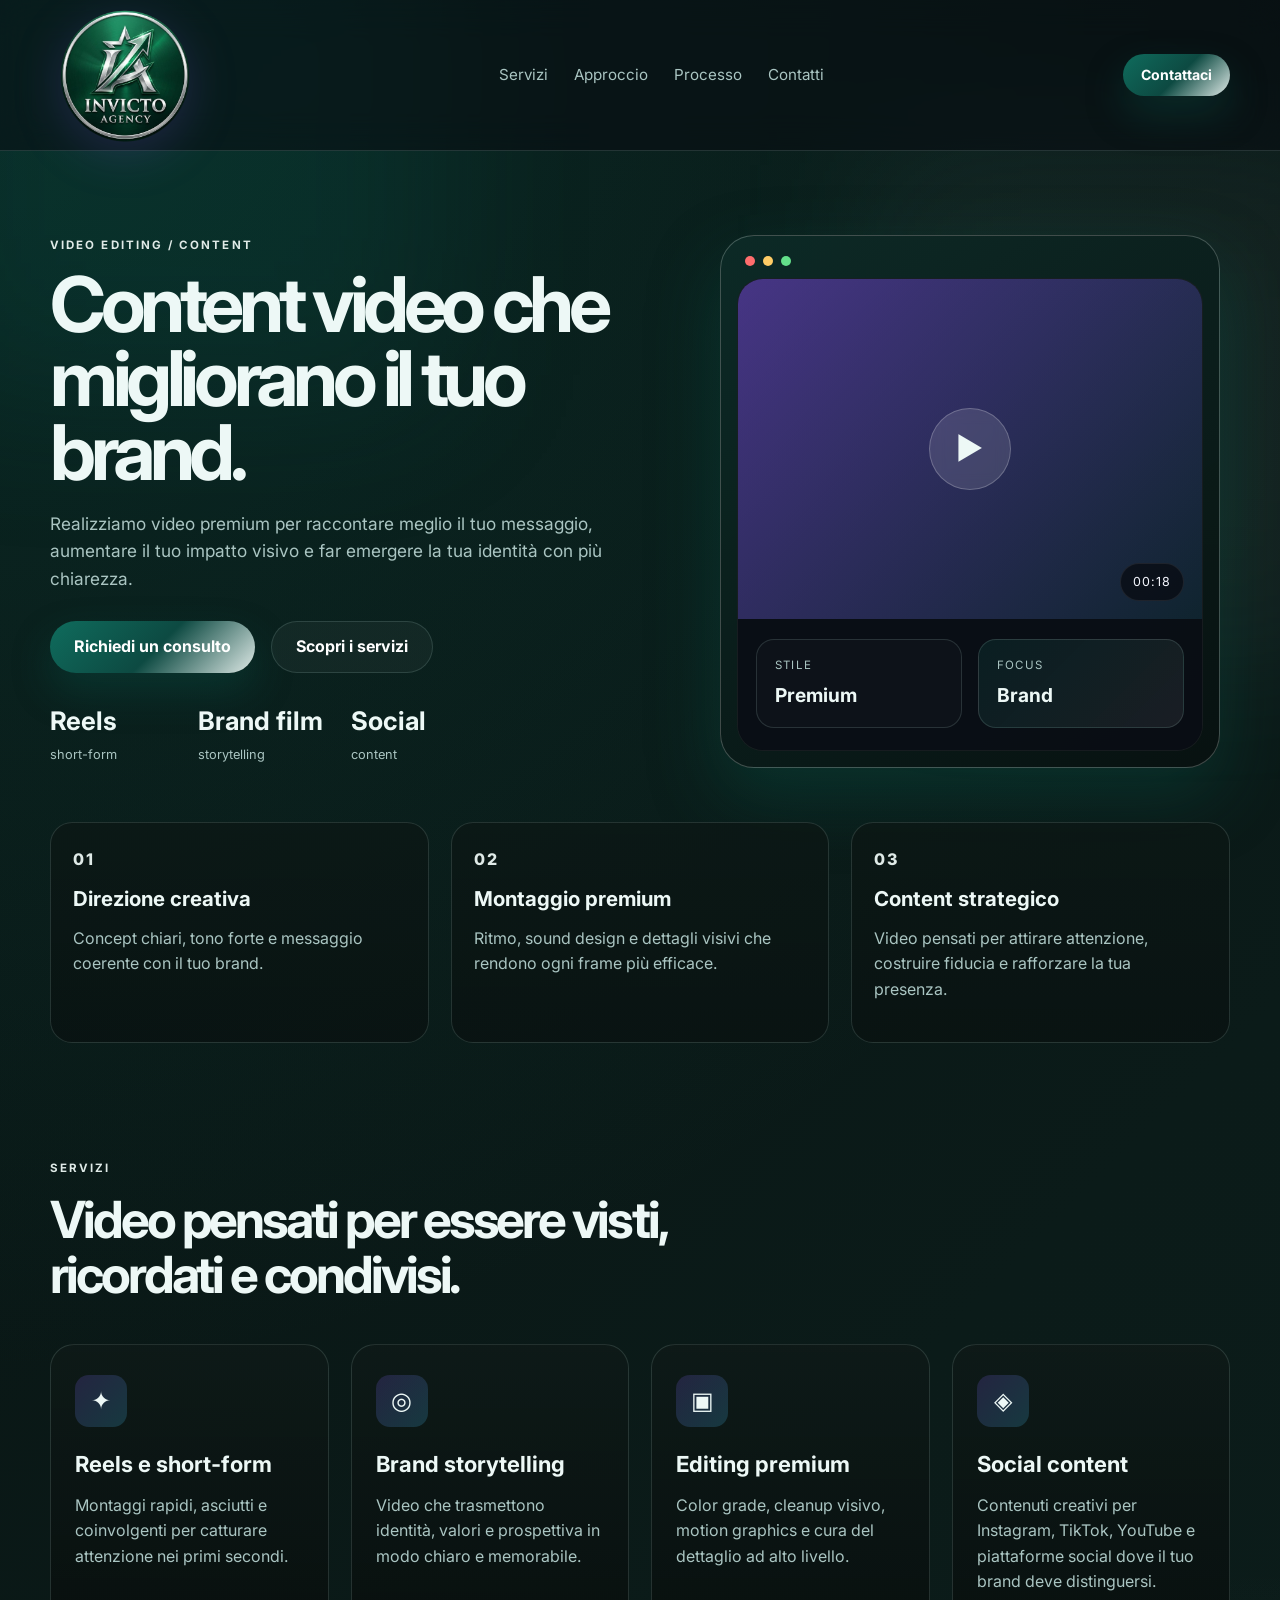
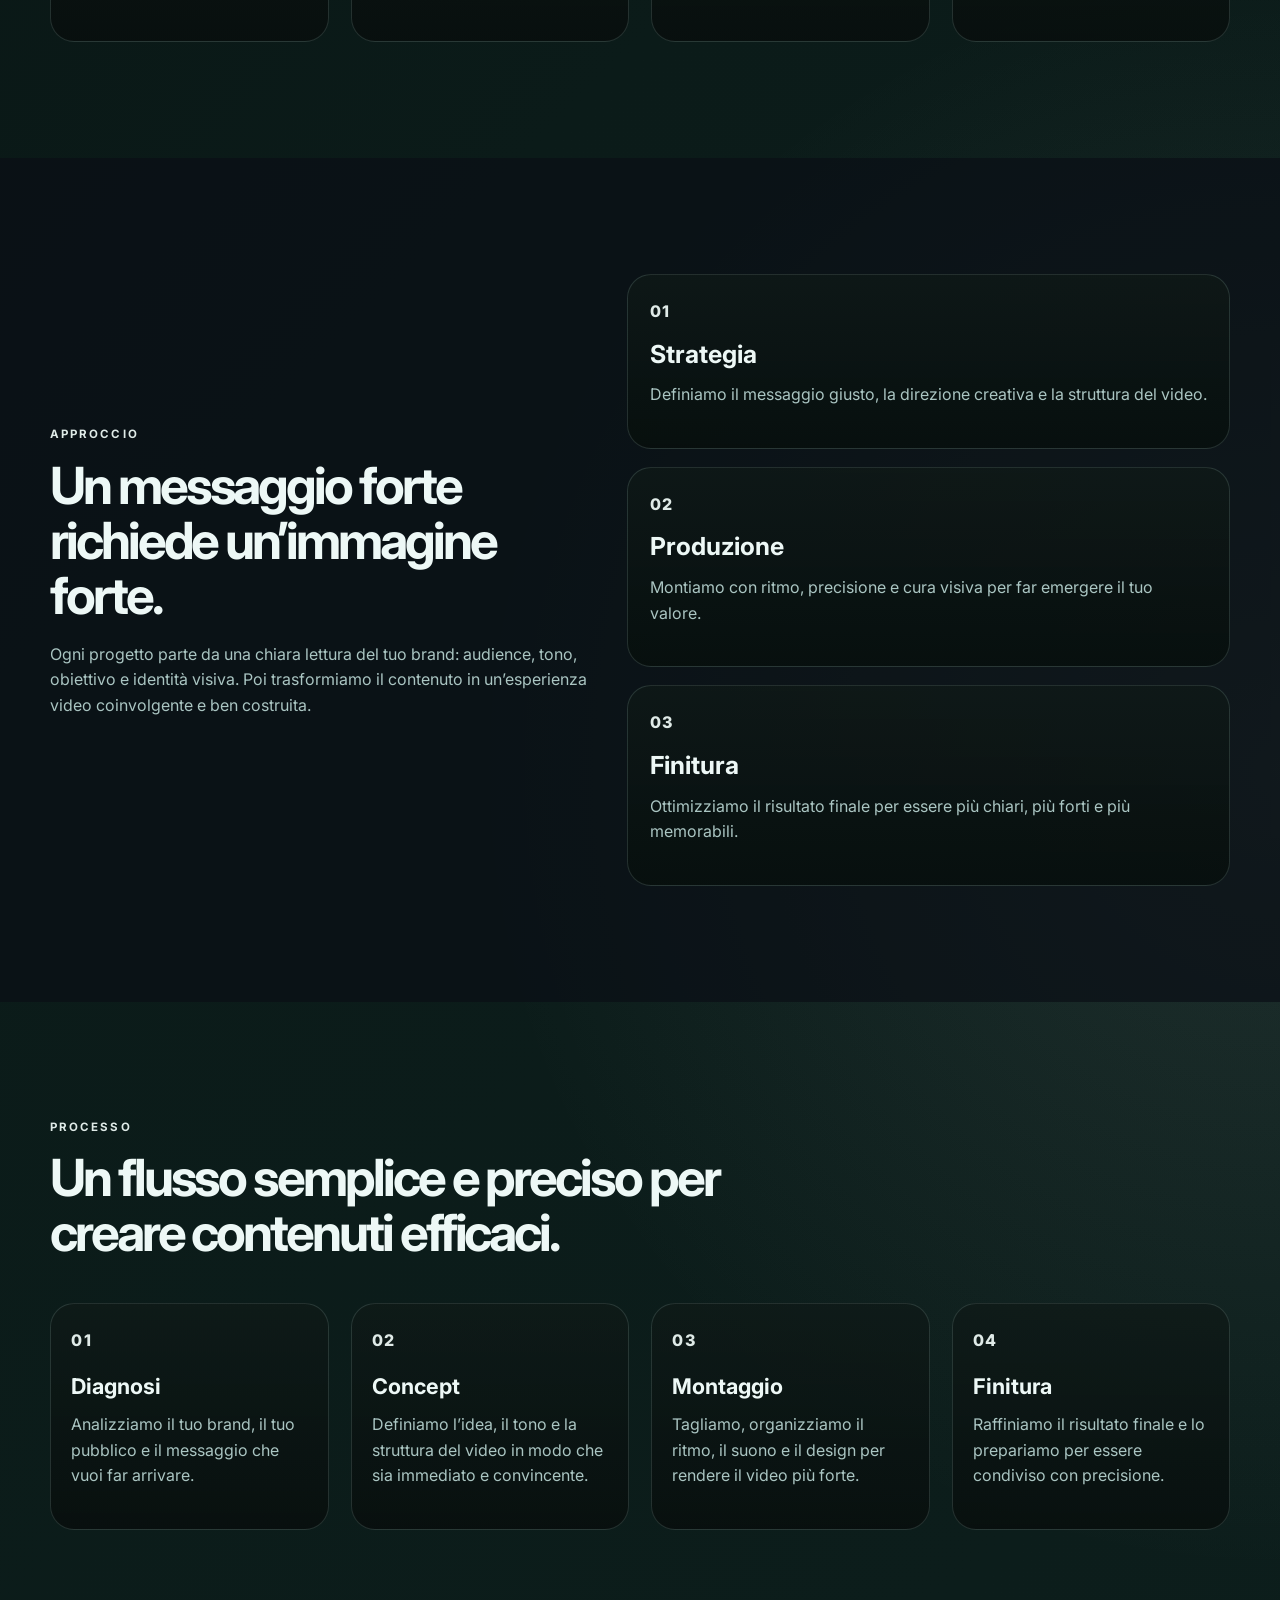
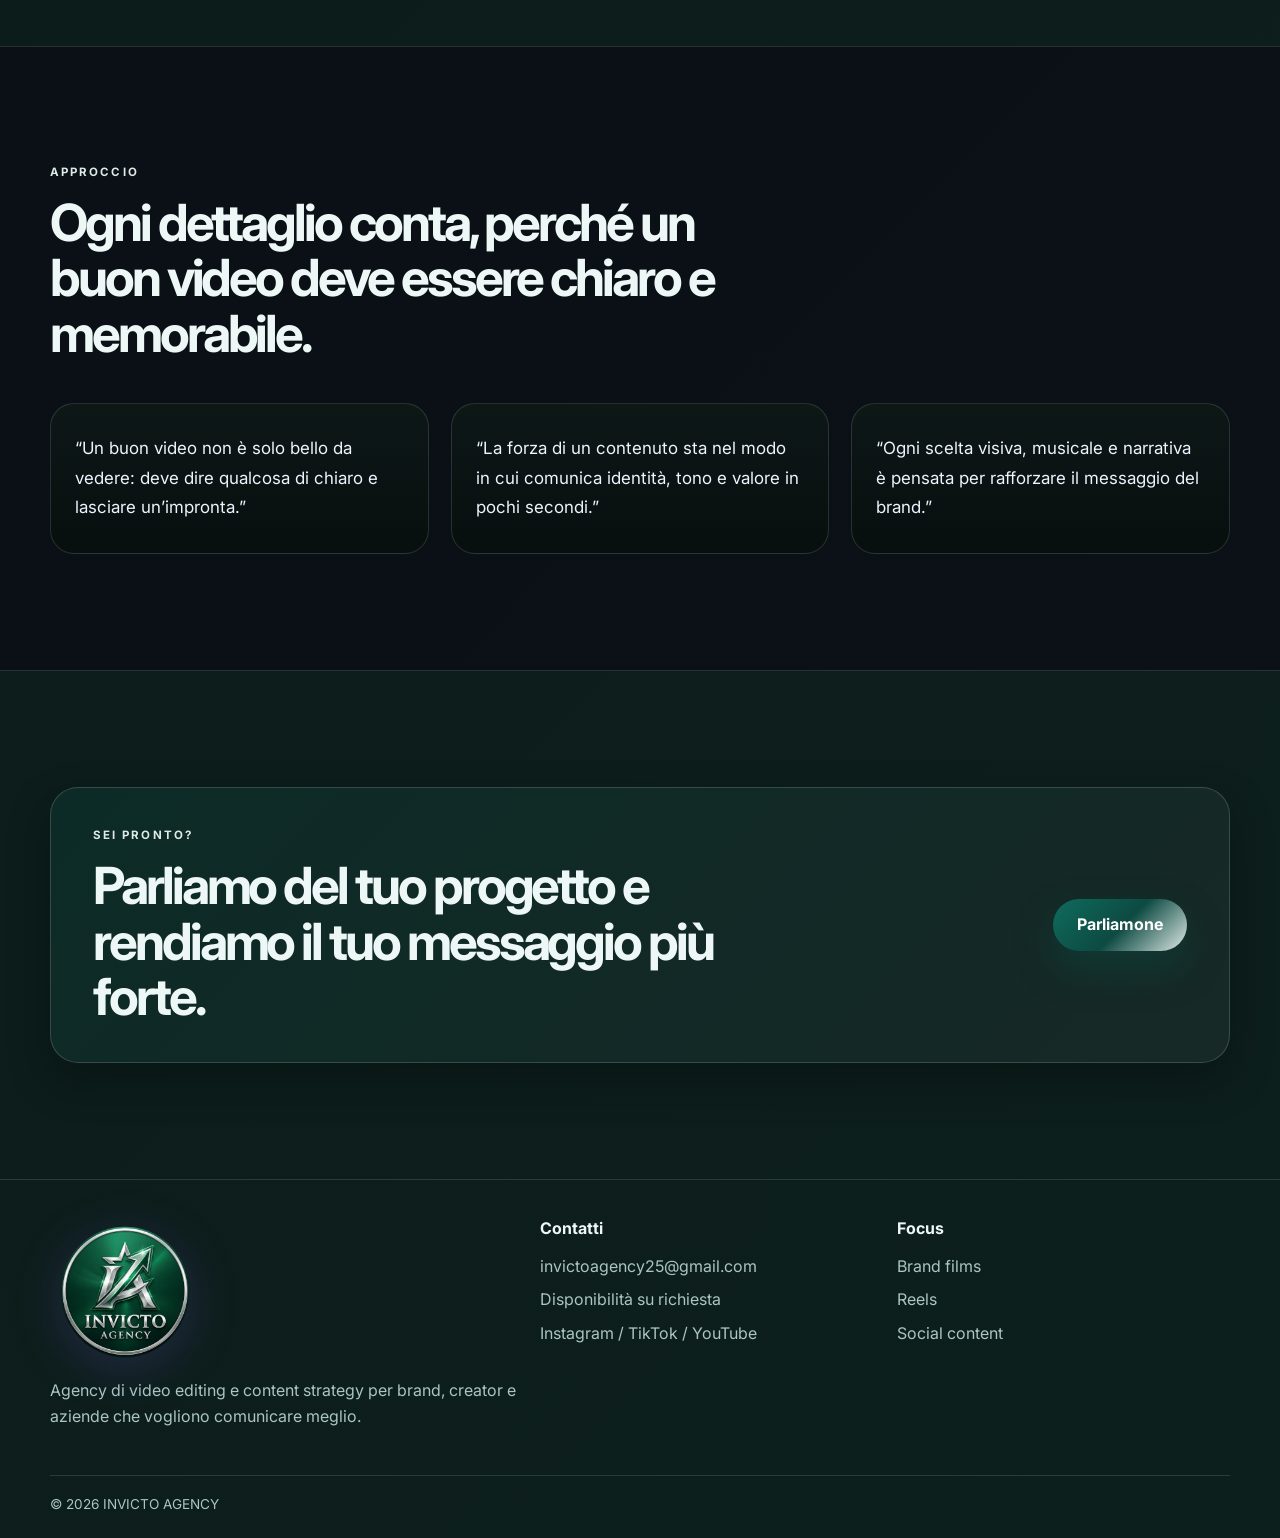
==== index.html @ c2580fdf "Add files via upload" ====
<!DOCTYPE html>
<html lang="it">
  <head>
    <meta charset="UTF-8" />
    <meta name="viewport" content="width=device-width, initial-scale=1.0" />
    <title>INVICTO AGENCY | Video editing premium</title>
    <meta
      name="description"
      content="INVICTO AGENCY crea contenuti video premium per brand, creator e aziende che vogliono comunicare con più forza."
    />
    <link rel="preconnect" href="https://fonts.googleapis.com" />
    <link rel="preconnect" href="https://fonts.gstatic.com" crossorigin />
    <link
      href="https://fonts.googleapis.com/css2?family=Inter:wght@400;500;600;700;800;900&display=swap"
      rel="stylesheet"
    />
    <link rel="stylesheet" href="styles.css" />
  </head>
  <body>
    <div class="page-glow glow-one"></div>
    <div class="page-glow glow-two"></div>

    <header class="site-header">
      <div class="container nav">
        <div class="brand" aria-label="INVICTO AGENCY logo">
          <img src="INVICTO.png" alt="INVICTO AGENCY logo" class="brand-logo" />
        </div>

        <nav class="main-nav" aria-label="Navigazione principale">
          <a href="#servizi">Servizi</a>
          <a href="#approccio">Approccio</a>
          <a href="#processo">Processo</a>
          <a href="contatti.html">Contatti</a>
        </nav>

        <a href="contatti.html" class="button button-small">Contattaci</a>
      </div>
    </header>

    <main>
      <section class="hero">
        <div class="container hero-grid">
          <div class="hero-copy reveal">
            <p class="eyebrow">VIDEO EDITING / CONTENT</p>
            <h1>Content video che migliorano il tuo brand.</h1>
            <p class="lead">
              Realizziamo video premium per raccontare meglio il tuo messaggio, aumentare il tuo
              impatto visivo e far emergere la tua identità con più chiarezza.
            </p>

            <div class="hero-actions">
              <a href="contatti.html" class="button">Richiedi un consulto</a>
              <a href="#servizi" class="button button-ghost">Scopri i servizi</a>
            </div>

            <ul class="mini-stats" aria-label="Servizi principali">
              <li>
                <strong>Reels</strong>
                <span>short-form</span>
              </li>
              <li>
                <strong>Brand film</strong>
                <span>storytelling</span>
              </li>
              <li>
                <strong>Social</strong>
                <span>content</span>
              </li>
            </ul>
          </div>

          <div class="hero-visual reveal">
            <div class="visual-panel">
              <div class="screen-header">
                <span class="dot dot-one"></span>
                <span class="dot dot-two"></span>
                <span class="dot dot-three"></span>
              </div>

              <div class="screen-body">
                <div class="video-preview">
                  <div class="preview-glow"></div>
                  <div class="play-pill">▶</div>
                  <div class="time-tag">00:18</div>
                </div>

                <div class="screen-meta">
                  <div class="meta-card">
                    <span>Stile</span>
                    <strong>Premium</strong>
                  </div>
                  <div class="meta-card accent">
                    <span>Focus</span>
                    <strong>Brand</strong>
                  </div>
                </div>
              </div>
            </div>
          </div>
        </div>
      </section>

      <section class="feature-strip">
        <div class="container feature-grid">
          <div class="feature-item reveal">
            <span class="feature-label">01</span>
            <h3>Direzione creativa</h3>
            <p>Concept chiari, tono forte e messaggio coerente con il tuo brand.</p>
          </div>
          <div class="feature-item reveal">
            <span class="feature-label">02</span>
            <h3>Montaggio premium</h3>
            <p>Ritmo, sound design e dettagli visivi che rendono ogni frame più efficace.</p>
          </div>
          <div class="feature-item reveal">
            <span class="feature-label">03</span>
            <h3>Content strategico</h3>
            <p>Video pensati per attirare attenzione, costruire fiducia e rafforzare la tua presenza.</p>
          </div>
        </div>
      </section>

      <section id="servizi" class="section services">
        <div class="container">
          <div class="section-heading reveal">
            <p class="eyebrow">SERVIZI</p>
            <h2>Video pensati per essere visti, ricordati e condivisi.</h2>
          </div>

          <div class="service-grid">
            <article class="service-card reveal">
              <div class="icon">✦</div>
              <h3>Reels e short-form</h3>
              <p>Montaggi rapidi, asciutti e coinvolgenti per catturare attenzione nei primi secondi.</p>
            </article>
            <article class="service-card reveal">
              <div class="icon">◎</div>
              <h3>Brand storytelling</h3>
              <p>Video che trasmettono identità, valori e prospettiva in modo chiaro e memorabile.</p>
            </article>
            <article class="service-card reveal">
              <div class="icon">▣</div>
              <h3>Editing premium</h3>
              <p>Color grade, cleanup visivo, motion graphics e cura del dettaglio ad alto livello.</p>
            </article>
            <article class="service-card reveal">
              <div class="icon">◈</div>
              <h3>Social content</h3>
              <p>Contenuti creativi per Instagram, TikTok, YouTube e piattaforme social dove il tuo brand deve distinguersi.</p>
            </article>
          </div>
        </div>
      </section>

      <section id="approccio" class="section principles">
        <div class="container principle-layout">
          <div class="principle-copy reveal">
            <p class="eyebrow">APPROCCIO</p>
            <h2>Un messaggio forte richiede un’immagine forte.</h2>
            <p>
              Ogni progetto parte da una chiara lettura del tuo brand: audience, tono, obiettivo e
              identità visiva. Poi trasformiamo il contenuto in un’esperienza video coinvolgente e ben costruita.
            </p>
          </div>

          <div class="principle-list">
            <div class="principle-item reveal">
              <span>01</span>
              <h3>Strategia</h3>
              <p>Definiamo il messaggio giusto, la direzione creativa e la struttura del video.</p>
            </div>
            <div class="principle-item reveal">
              <span>02</span>
              <h3>Produzione</h3>
              <p>Montiamo con ritmo, precisione e cura visiva per far emergere il tuo valore.</p>
            </div>
            <div class="principle-item reveal">
              <span>03</span>
              <h3>Finitura</h3>
              <p>Ottimizziamo il risultato finale per essere più chiari, più forti e più memorabili.</p>
            </div>
          </div>
        </div>
      </section>

      <section id="processo" class="section process">
        <div class="container">
          <div class="section-heading reveal">
            <p class="eyebrow">PROCESSO</p>
            <h2>Un flusso semplice e preciso per creare contenuti efficaci.</h2>
          </div>

          <div class="steps">
            <div class="step reveal">
              <span class="step-number">01</span>
              <h3>Diagnosi</h3>
              <p>Analizziamo il tuo brand, il tuo pubblico e il messaggio che vuoi far arrivare.</p>
            </div>
            <div class="step reveal">
              <span class="step-number">02</span>
              <h3>Concept</h3>
              <p>Definiamo l’idea, il tono e la struttura del video in modo che sia immediato e convincente.</p>
            </div>
            <div class="step reveal">
              <span class="step-number">03</span>
              <h3>Montaggio</h3>
              <p>Tagliamo, organizziamo il ritmo, il suono e il design per rendere il video più forte.</p>
            </div>
            <div class="step reveal">
              <span class="step-number">04</span>
              <h3>Finitura</h3>
              <p>Raffiniamo il risultato finale e lo prepariamo per essere condiviso con precisione.</p>
            </div>
          </div>
        </div>
      </section>

      <section class="section dark testimonials">
        <div class="container">
          <div class="section-heading reveal">
            <p class="eyebrow">APPROCCIO</p>
            <h2>Ogni dettaglio conta, perché un buon video deve essere chiaro e memorabile.</h2>
          </div>

          <div class="testimonial-grid">
            <blockquote class="reveal">
              “Un buon video non è solo bello da vedere: deve dire qualcosa di chiaro e lasciare un’impronta.”
            </blockquote>
            <blockquote class="reveal">
              “La forza di un contenuto sta nel modo in cui comunica identità, tono e valore in pochi secondi.”
            </blockquote>
            <blockquote class="reveal">
              “Ogni scelta visiva, musicale e narrativa è pensata per rafforzare il messaggio del brand.”
            </blockquote>
          </div>
        </div>
      </section>

      <section class="cta section">
        <div class="container cta-box reveal">
          <div>
            <p class="eyebrow">SEI PRONTO?</p>
            <h2>Parliamo del tuo progetto e rendiamo il tuo messaggio più forte.</h2>
          </div>
          <a href="contatti.html" class="button">Parliamone</a>
        </div>
      </section>
    </main>

    <footer id="contatti" class="site-footer">
      <div class="container footer-grid">
        <div>
          <div class="brand footer-brand">
            <img src="INVICTO.png" alt="INVICTO AGENCY logo" class="brand-logo" />
          </div>
          <p>Agency di video editing e content strategy per brand, creator e aziende che vogliono comunicare meglio.</p>
        </div>

        <div>
          <h4>Contatti</h4>
          <ul>
            <li>invictoagency25@gmail.com</li>
            <li>Disponibilità su richiesta</li>
            <li>Instagram / TikTok / YouTube</li>
          </ul>
        </div>

        <div>
          <h4>Focus</h4>
          <ul>
            <li>Brand films</li>
            <li>Reels</li>
            <li>Social content</li>
          </ul>
        </div>
      </div>

      <div class="container copyright">
        <span>© <span id="year"></span> INVICTO AGENCY</span>
      </div>
    </footer>

    <script src="script.js"></script>
  </body>
</html>
---- styles.css ----
:root {
  --bg: #071312;
  --bg-soft: #0d1d1b;
  --panel: rgba(12, 23, 21, 0.82);
  --panel-strong: rgba(8, 17, 16, 0.96);
  --text: #edf8f6;
  --muted: #aac5c2;
  --line: rgba(178, 214, 209, 0.16);
  --primary: #0f6c5d;
  --secondary: #dfeae7;
  --accent: #99e0bd;
  --shadow: 0 28px 70px rgba(8, 88, 73, 0.38);
}

* {
  box-sizing: border-box;
}

html {
  scroll-behavior: smooth;
}

body {
  margin: 0;
  font-family: "Inter", sans-serif;
  background:
    radial-gradient(circle at top left, rgba(15, 108, 93, 0.25), transparent 28%),
    radial-gradient(circle at right center, rgba(202, 220, 216, 0.1), transparent 30%),
    linear-gradient(135deg, #081312 0%, #0b1b19 38%, #0d1f1d 100%);
  color: var(--text);
  line-height: 1.6;
  min-height: 100vh;
  overflow-x: hidden;
}

img {
  max-width: 100%;
  display: block;
}

button,
a {
  font: inherit;
}

a {
  color: inherit;
  text-decoration: none;
}

.container {
  width: min(1180px, calc(100% - 32px));
  margin: 0 auto;
}

.section {
  padding: 116px 0;
}

.dark {
  background: rgba(12, 16, 24, 0.9);
  border-top: 1px solid var(--line);
  border-bottom: 1px solid var(--line);
}

.eyebrow {
  margin: 0 0 14px;
  letter-spacing: 0.18em;
  font-size: 0.72rem;
  font-weight: 700;
  text-transform: uppercase;
  color: var(--secondary);
}

h1,
h2,
h3,
h4,
p,
ul {
  margin-top: 0;
}

h1 {
  font-size: clamp(3rem, 6vw, 5.6rem);
  line-height: 0.96;
  letter-spacing: -0.07em;
  margin-bottom: 20px;
}

h2 {
  max-width: 680px;
  font-size: clamp(2.3rem, 4vw, 3.8rem);
  line-height: 1.08;
  letter-spacing: -0.06em;
  margin-bottom: 0;
}

p {
  color: var(--muted);
}

.page-glow {
  position: fixed;
  width: 520px;
  height: 520px;
  filter: blur(80px);
  opacity: 0.35;
  pointer-events: none;
  z-index: 0;
}

.glow-one {
  top: -120px;
  left: -80px;
  background: rgba(11, 108, 93, 0.45);
}

.glow-two {
  right: -100px;
  top: 140px;
  background: rgba(191, 214, 210, 0.18);
}

.site-header,
main,
.site-footer {
  position: relative;
  z-index: 1;
}

.site-header {
  position: sticky;
  top: 0;
  z-index: 12;
  backdrop-filter: blur(18px);
  background: rgba(8, 11, 18, 0.55);
  border-bottom: 1px solid var(--line);
}

.nav {
  min-height: 78px;
  display: flex;
  align-items: center;
  justify-content: space-between;
  gap: 20px;
}

.brand {
  display: inline-flex;
  align-items: center;
  gap: 10px;
  font-weight: 800;
  letter-spacing: 0.08em;
}

.brand-logo {
  display: block;
  width: 150px;
  height: auto;
  object-fit: contain;
  filter: drop-shadow(0 10px 24px rgba(138, 92, 255, 0.18));
}

.brand-mark {
  display: inline-grid;
  place-items: center;
  width: 30px;
  height: 30px;
  border-radius: 10px;
  background: linear-gradient(135deg, var(--primary), var(--secondary));
  color: #fff;
  box-shadow: var(--shadow);
}

.main-nav {
  display: flex;
  align-items: center;
  gap: 26px;
  color: var(--muted);
  font-size: 0.95rem;
}

.main-nav a {
  transition: color 0.2s ease;
}

.main-nav a:hover {
  color: var(--text);
}

.button {
  display: inline-flex;
  align-items: center;
  justify-content: center;
  min-height: 52px;
  padding: 0 24px;
  border-radius: 999px;
  background: linear-gradient(135deg, #0f6c5d 0%, #0d4a42 52%, #dfeae7 100%);
  color: #fff;
  font-weight: 700;
  box-shadow: 0 18px 38px rgba(10, 90, 76, 0.35);
  transition: transform 0.2s ease, box-shadow 0.2s ease;
}

.button:hover {
  transform: translateY(-2px);
}

.button-small {
  min-height: 42px;
  padding: 0 18px;
  font-size: 0.88rem;
}

.button-ghost {
  background: rgba(255, 255, 255, 0.04);
  border: 1px solid var(--line);
  box-shadow: none;
}

.hero {
  padding: 84px 0 32px;
}

.hero-grid {
  display: grid;
  grid-template-columns: 1.08fr 0.92fr;
  gap: 48px;
  align-items: center;
}

.lead {
  max-width: 640px;
  font-size: 1.08rem;
  margin-bottom: 28px;
}

.hero-actions {
  display: flex;
  flex-wrap: wrap;
  gap: 16px;
  margin-bottom: 28px;
}

.mini-stats {
  list-style: none;
  display: flex;
  flex-wrap: wrap;
  gap: 28px;
  padding: 0;
  margin: 0;
}

.mini-stats li {
  min-width: 120px;
}

.mini-stats strong {
  display: block;
  color: var(--text);
  font-size: clamp(1.2rem, 2vw, 1.8rem);
}

.mini-stats span {
  color: var(--muted);
  font-size: 0.8rem;
}

.hero-visual {
  display: flex;
  justify-content: center;
}

.visual-panel {
  width: min(500px, 100%);
  padding: 16px;
  border: 1px solid rgba(223, 234, 231, 0.26);
  border-radius: 34px;
  background: linear-gradient(145deg, rgba(13, 43, 39, 0.92), rgba(8, 17, 16, 0.96));
  box-shadow: var(--shadow);
}

.screen-header {
  display: flex;
  gap: 8px;
  padding: 4px 8px 12px;
}

.dot {
  width: 10px;
  height: 10px;
  border-radius: 50%;
  display: inline-block;
}

.dot-one { background: #ff6d6d; }
.dot-two { background: #ffcc66; }
.dot-three { background: #63df8a; }

.screen-body {
  border-radius: 26px;
  overflow: hidden;
  border: 1px solid rgba(255, 255, 255, 0.06);
  background: rgba(9, 13, 18, 0.75);
}

.video-preview {
  position: relative;
  min-height: 340px;
  display: grid;
  place-items: center;
  background:
    linear-gradient(180deg, rgba(10, 14, 22, 0.2), rgba(8, 11, 18, 0.72)),
    url("https://images.unsplash.com/photo-1492691527719-9d1e07e534b4?auto=format&fit=crop&w=1200&q=80") center/cover;
}

.preview-glow {
  position: absolute;
  inset: 0;
  background: linear-gradient(135deg, rgba(138, 92, 255, 0.48), rgba(68, 211, 255, 0.12));
}

.play-pill,
.time-tag {
  position: absolute;
  z-index: 1;
}

.play-pill {
  width: 82px;
  height: 82px;
  display: grid;
  place-items: center;
  border-radius: 50%;
  border: 1px solid rgba(255, 255, 255, 0.22);
  background: rgba(255, 255, 255, 0.12);
  backdrop-filter: blur(8px);
  font-size: 1.9rem;
}

.time-tag {
  right: 18px;
  bottom: 18px;
  padding: 8px 12px;
  border-radius: 999px;
  background: rgba(8, 11, 18, 0.76);
  border: 1px solid rgba(255, 255, 255, 0.08);
  font-size: 0.78rem;
  letter-spacing: 0.08em;
  color: #f6f8ff;
}

.screen-meta {
  display: grid;
  grid-template-columns: 1fr 1fr;
  gap: 16px;
  padding: 20px 18px 22px;
  background: rgba(10, 14, 22, 0.75);
}

.meta-card {
  padding: 16px 18px;
  border: 1px solid var(--line);
  border-radius: 18px;
  background: rgba(255, 255, 255, 0.02);
}

.meta-card span {
  display: block;
  margin-bottom: 6px;
  font-size: 0.72rem;
  letter-spacing: 0.12em;
  text-transform: uppercase;
  color: var(--muted);
}

.meta-card strong {
  font-size: 1.2rem;
}

.meta-card.accent {
  background: linear-gradient(135deg, rgba(15, 108, 93, 0.18), rgba(223, 234, 231, 0.08));
}

.feature-strip {
  padding: 22px 0 0;
}

.feature-grid {
  display: grid;
  grid-template-columns: repeat(3, minmax(0, 1fr));
  gap: 22px;
}

.feature-item {
  padding: 24px 22px;
  border: 1px solid var(--line);
  border-radius: 22px;
  background: linear-gradient(180deg, rgba(12, 23, 21, 0.76), rgba(9, 18, 17, 0.8));
}

.feature-label {
  display: inline-block;
  margin-bottom: 10px;
  color: var(--secondary);
  font-weight: 800;
  letter-spacing: 0.12em;
}

.feature-item h3 {
  margin-bottom: 10px;
  font-size: 1.28rem;
}

.section-heading {
  margin-bottom: 42px;
}

.service-grid,
.steps,
.testimonial-grid {
  display: grid;
  gap: 22px;
}

.service-grid {
  grid-template-columns: repeat(4, minmax(0, 1fr));
}

.service-card,
.step,
blockquote,
.principle-item {
  border: 1px solid var(--line);
  background: linear-gradient(180deg, rgba(15, 26, 24, 0.82), rgba(8, 15, 14, 0.9));
  border-radius: 24px;
}

.service-card {
  padding: 30px 24px;
}

.icon {
  width: 52px;
  height: 52px;
  display: grid;
  place-items: center;
  border-radius: 14px;
  margin-bottom: 20px;
  background: linear-gradient(135deg, rgba(138, 92, 255, 0.18), rgba(68, 211, 255, 0.18));
  font-size: 1.5rem;
}

.service-card h3 {
  margin-bottom: 10px;
  font-size: 1.38rem;
}

.principles {
  background: rgba(11, 15, 22, 0.7);
}

.principle-layout {
  display: grid;
  grid-template-columns: 1fr 1.1fr;
  gap: 28px;
  align-items: center;
}

.principle-copy p:last-child {
  max-width: 560px;
  margin-top: 18px;
}

.principle-list {
  display: grid;
  gap: 18px;
}

.principle-item {
  padding: 24px 22px;
}

.principle-item span {
  display: inline-block;
  margin-bottom: 10px;
  color: var(--secondary);
  font-weight: 800;
  letter-spacing: 0.12em;
}

.principle-item h3 {
  margin-bottom: 8px;
  font-size: 1.55rem;
}

.steps {
  grid-template-columns: repeat(4, minmax(0, 1fr));
}

.step {
  padding: 24px 20px;
}

.step-number {
  display: inline-block;
  margin-bottom: 16px;
  font-weight: 800;
  letter-spacing: 0.12em;
  color: var(--secondary);
}

.step h3 {
  margin-bottom: 8px;
  font-size: 1.35rem;
}

.testimonial-grid {
  grid-template-columns: repeat(3, minmax(0, 1fr));
}

blockquote {
  margin: 0;
  padding: 30px 24px;
  font-size: 1.06rem;
  line-height: 1.75;
  color: #edf3ff;
}

.cta-box {
  display: flex;
  justify-content: space-between;
  align-items: center;
  gap: 24px;
  padding: 38px 42px;
  border-radius: 28px;
  border: 1px solid rgba(223, 234, 231, 0.18);
  background: linear-gradient(135deg, rgba(15, 108, 93, 0.18), rgba(223, 234, 231, 0.05));
  box-shadow: 0 18px 40px rgba(4, 14, 12, 0.42);
}

.contact-page-main {
  position: relative;
  z-index: 1;
}

.contact-hero {
  padding-top: 90px;
}

.contact-hero-grid {
  display: grid;
  grid-template-columns: 1fr 1.08fr;
  gap: 36px;
  align-items: center;
}

.contact-badges {
  display: flex;
  flex-wrap: wrap;
  gap: 10px;
  margin-top: 26px;
}

.contact-badges span {
  display: inline-flex;
  align-items: center;
  justify-content: center;
  padding: 10px 14px;
  border-radius: 999px;
  border: 1px solid var(--line);
  background: rgba(255, 255, 255, 0.02);
  color: var(--text);
  font-size: 0.82rem;
  letter-spacing: 0.04em;
}

.contact-card {
  padding: 28px;
  border-radius: 28px;
  border: 1px solid rgba(223, 234, 231, 0.15);
  background: linear-gradient(180deg, rgba(13, 28, 25, 0.9), rgba(8, 15, 14, 0.96));
  box-shadow: var(--shadow);
}

.contact-card h3 {
  margin-bottom: 22px;
  font-size: 1.7rem;
}

.contact-form {
  display: grid;
  gap: 18px;
}

.field-row label {
  display: grid;
  gap: 8px;
  color: var(--text);
  font-weight: 600;
  font-size: 0.95rem;
}

.contact-form input,
.contact-form textarea {
  width: 100%;
  border: 1px solid rgba(223, 234, 231, 0.12);
  border-radius: 14px;
  background: rgba(255, 255, 255, 0.02);
  color: var(--text);
  padding: 14px 16px;
  font: inherit;
  resize: vertical;
  transition: border-color 0.2s ease, box-shadow 0.2s ease;
}

.contact-form input::placeholder,
.contact-form textarea::placeholder {
  color: rgba(200, 219, 214, 0.6);
}

.contact-form input:focus,
.contact-form textarea:focus {
  outline: none;
  border-color: rgba(191, 214, 210, 0.7);
  box-shadow: 0 0 0 3px rgba(15, 108, 93, 0.18);
}

.button-full {
  width: 100%;
  border: none;
  cursor: pointer;
}

.info-grid {
  display: grid;
  grid-template-columns: repeat(3, minmax(0, 1fr));
  gap: 22px;
}

.info-card {
  padding: 28px 24px;
  border-radius: 24px;
  border: 1px solid var(--line);
  background: linear-gradient(180deg, rgba(14, 27, 24, 0.82), rgba(8, 15, 14, 0.9));
}

.info-kicker {
  display: inline-block;
  margin-bottom: 10px;
  color: var(--secondary);
  font-size: 0.72rem;
  font-weight: 700;
  letter-spacing: 0.14em;
  text-transform: uppercase;
}

.info-card h3 {
  margin-bottom: 8px;
  font-size: 1.45rem;
}

.site-footer {
  padding: 36px 0 22px;
  border-top: 1px solid var(--line);
}

.footer-grid {
  display: grid;
  grid-template-columns: 1.4fr 1fr 1fr;
  gap: 24px;
}

.footer-brand {
  margin-bottom: 12px;
}

.site-footer h4 {
  margin-bottom: 12px;
  font-size: 1rem;
}

.site-footer ul {
  list-style: none;
  padding: 0;
  margin: 0;
  color: var(--muted);
}

.site-footer li + li {
  margin-top: 8px;
}

.copyright {
  margin-top: 30px;
  padding-top: 18px;
  border-top: 1px solid var(--line);
  color: var(--muted);
  font-size: 0.85rem;
}

.reveal {
  opacity: 0;
  transform: translateY(22px);
  transition: opacity 0.7s ease, transform 0.7s ease;
}

.reveal.is-visible {
  opacity: 1;
  transform: translateY(0);
}

@media (max-width: 980px) {
  .hero-grid,
  .principle-layout,
  .service-grid,
  .steps,
  .testimonial-grid,
  .feature-grid,
  .footer-grid {
    grid-template-columns: 1fr 1fr;
  }

  .hero-grid,
  .principle-layout {
    grid-template-columns: 1fr;
  }

  .main-nav {
    display: none;
  }

  .cta-box {
    flex-direction: column;
    align-items: flex-start;
  }
}

@media (max-width: 640px) {
  .section {
    padding: 90px 0;
  }

  .hero {
    padding-top: 56px;
  }

  .feature-grid,
  .service-grid,
  .steps,
  .testimonial-grid,
  .footer-grid,
  .screen-meta {
    grid-template-columns: 1fr;
  }

  .nav {
    min-height: 68px;
  }

  .hero-actions {
    flex-direction: column;
    align-items: stretch;
  }

  .button,
  .button-small {
    width: 100%;
  }

  .cta-box {
    padding: 28px 22px;
  }
}
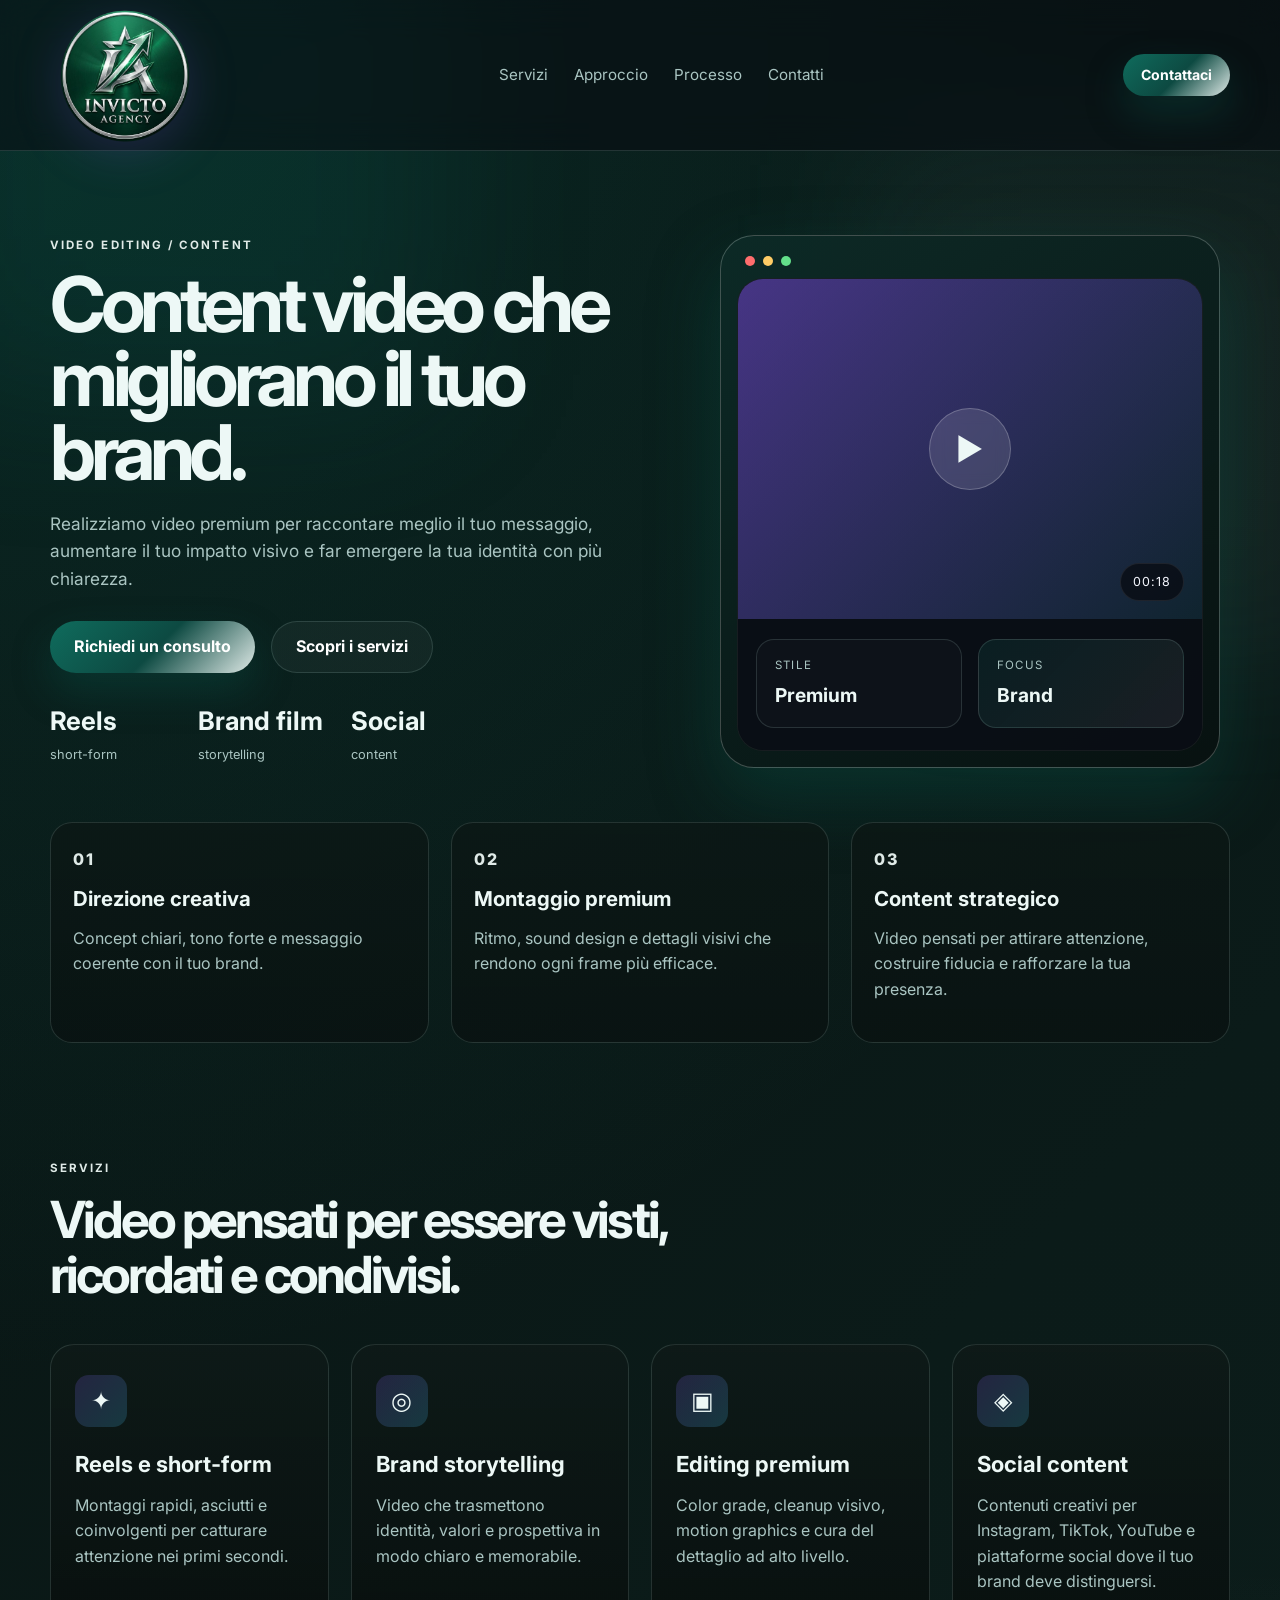
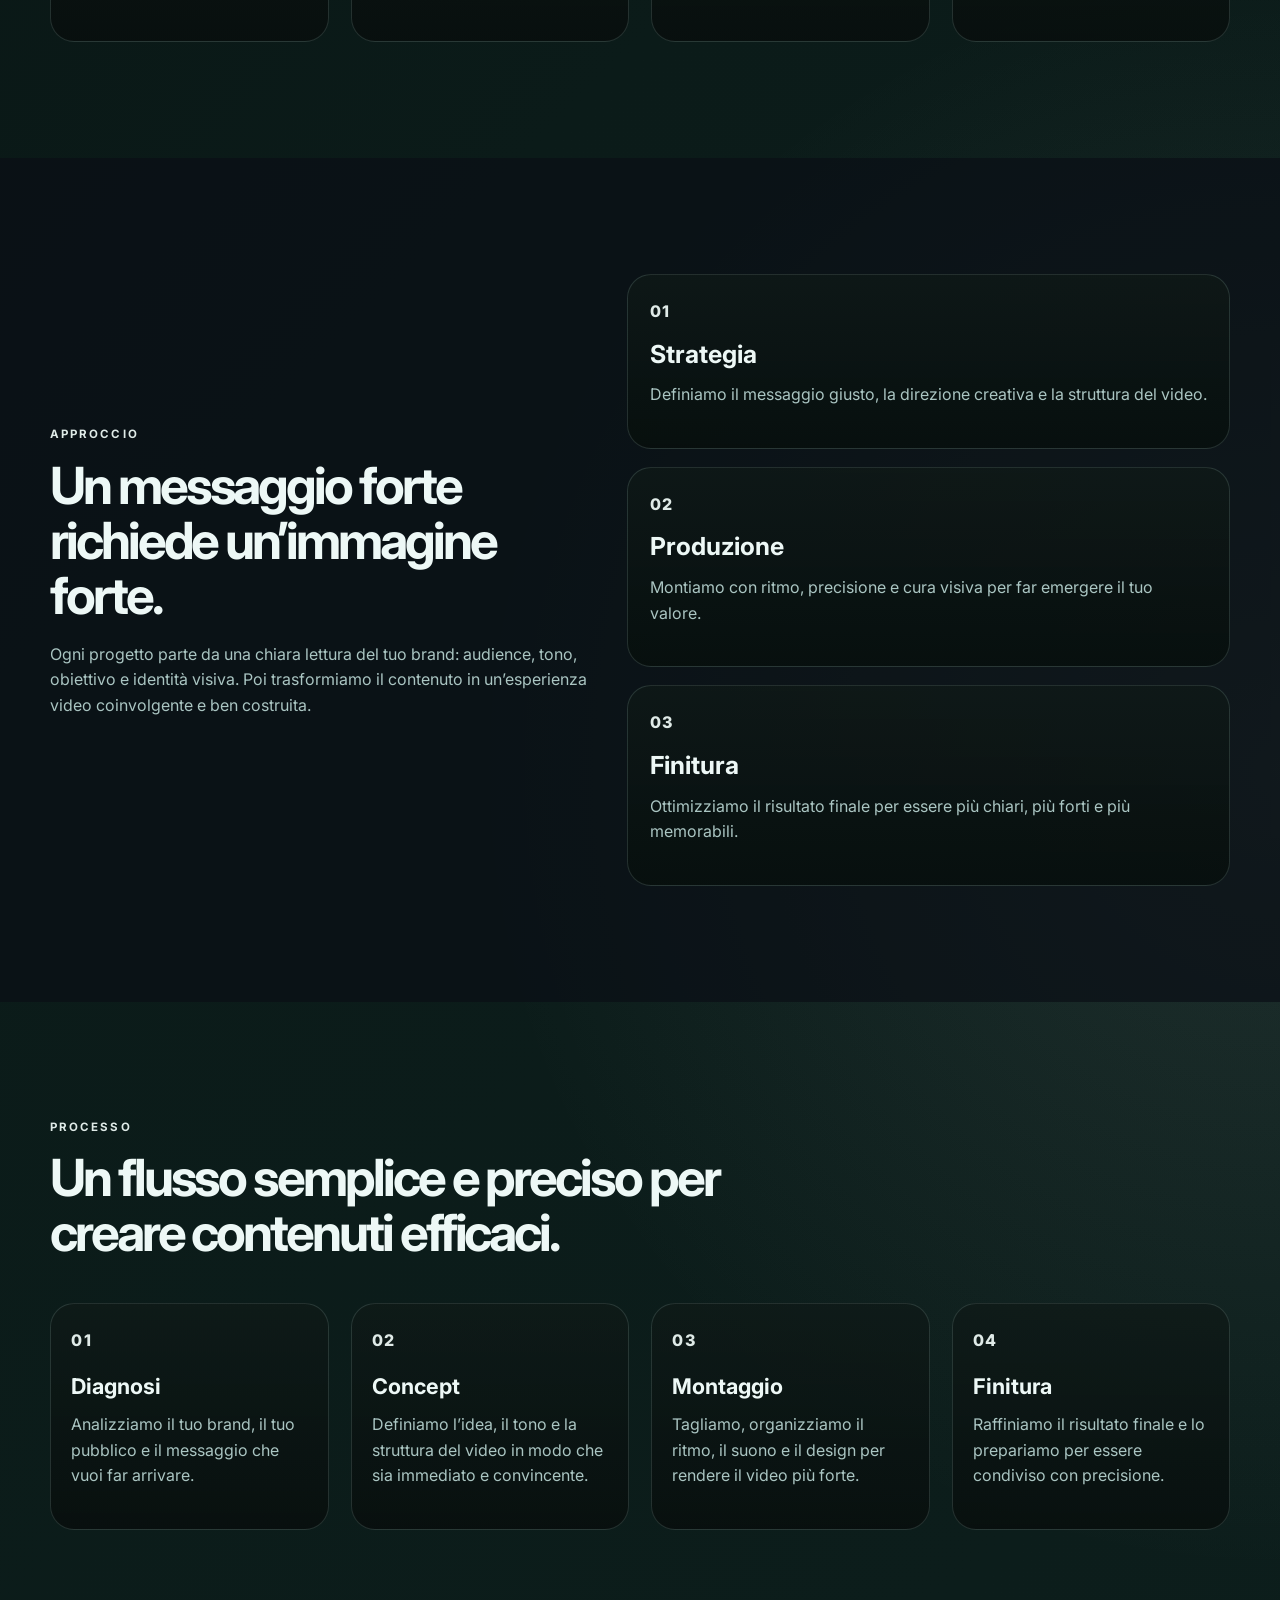
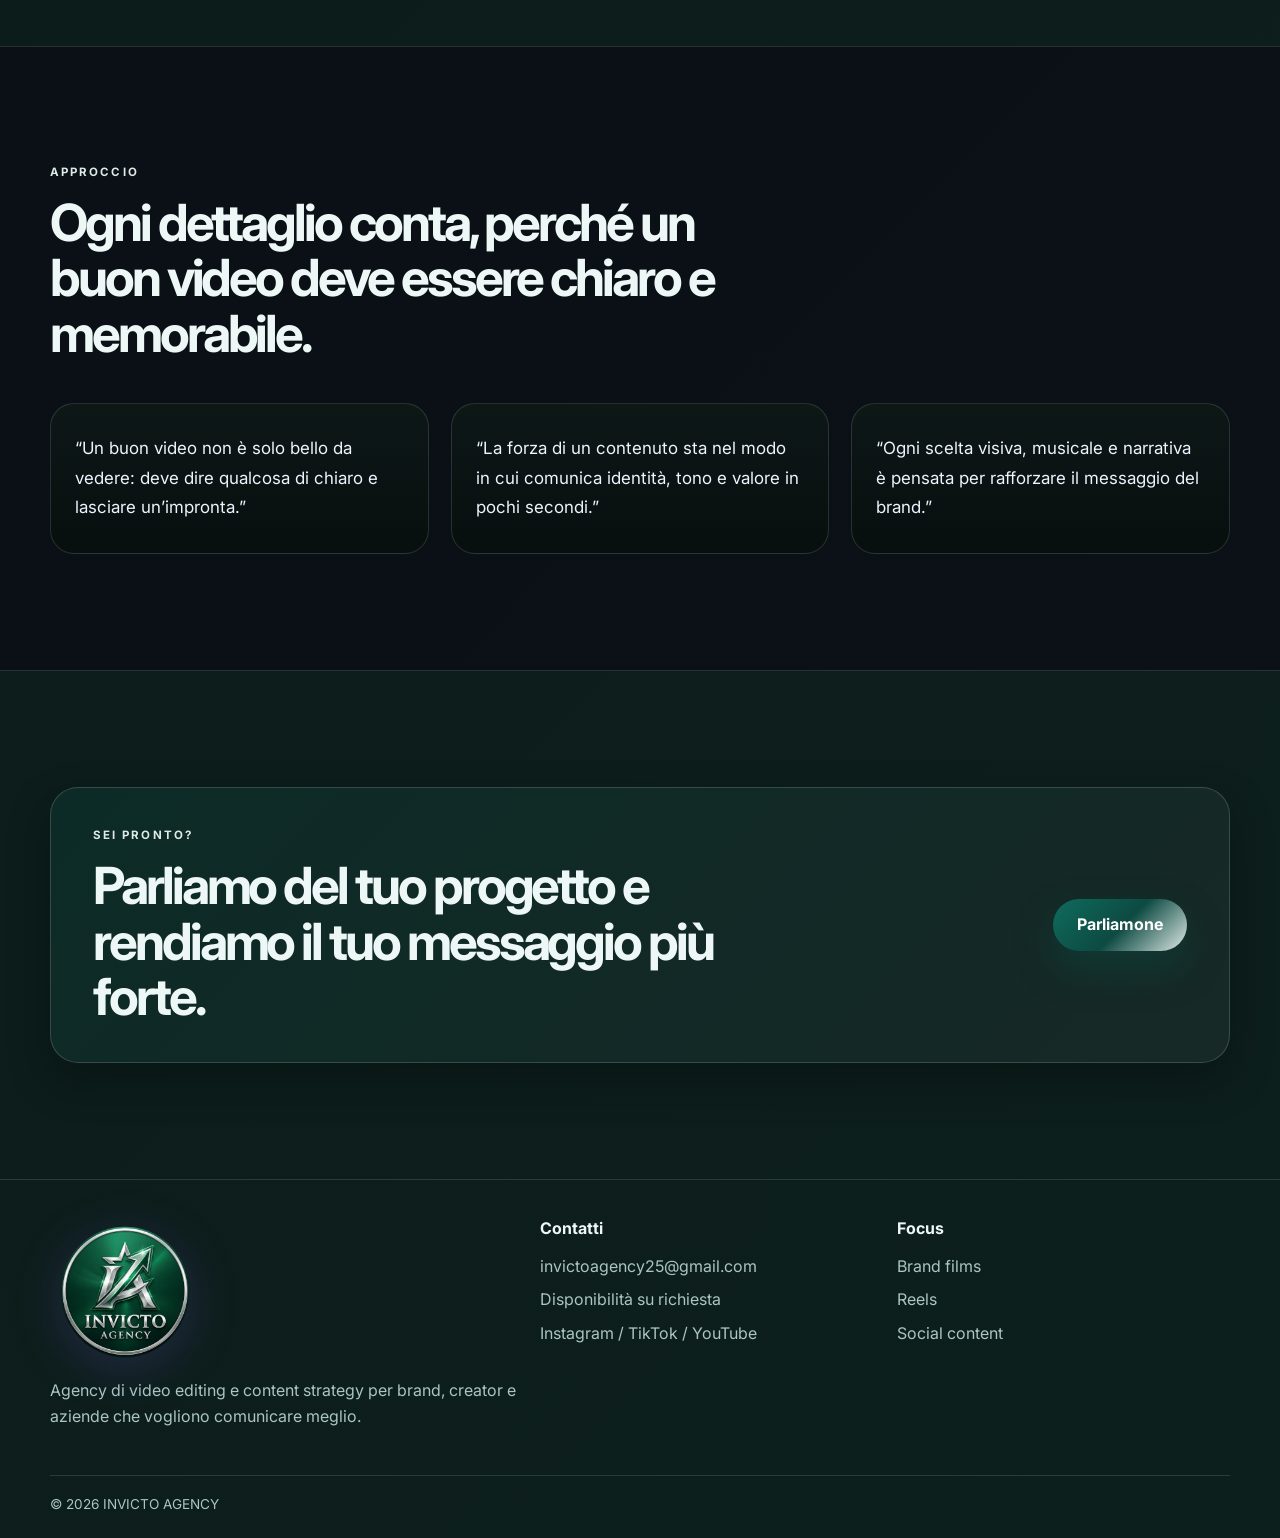
==== commit a552fd3c: "Add files via upload" ====
--- a/index.html
+++ b/index.html
@@ -8,6 +8,9 @@
       name="description"
       content="INVICTO AGENCY crea contenuti video premium per brand, creator e aziende che vogliono comunicare con più forza."
     />
+    <meta name="theme-color" content="#071312" />
+    <link rel="icon" type="image/png" href="INVICTO.png" />
+    <link rel="apple-touch-icon" href="INVICTO.png" />
     <link rel="preconnect" href="https://fonts.googleapis.com" />
     <link rel="preconnect" href="https://fonts.gstatic.com" crossorigin />
     <link
--- a/styles.css
+++ b/styles.css
@@ -723,7 +723,8 @@
   }
 
   .hero-grid,
-  .principle-layout {
+  .principle-layout,
+  .contact-hero-grid {
     grid-template-columns: 1fr;
   }
 
@@ -740,6 +741,15 @@
 @media (max-width: 640px) {
   .section {
     padding: 90px 0;
+  }
+
+  .nav {
+    min-height: 68px;
+    gap: 10px;
+  }
+
+  .brand-logo {
+    width: 110px;
   }
 
   .hero {
@@ -751,12 +761,15 @@
   .steps,
   .testimonial-grid,
   .footer-grid,
-  .screen-meta {
+  .screen-meta,
+  .info-grid {
     grid-template-columns: 1fr;
   }
 
-  .nav {
-    min-height: 68px;
+  .hero-grid,
+  .principle-layout,
+  .contact-hero-grid {
+    grid-template-columns: 1fr;
   }
 
   .hero-actions {
@@ -772,4 +785,99 @@
   .cta-box {
     padding: 28px 22px;
   }
-}
+
+  .contact-hero {
+    padding-top: 64px;
+  }
+
+  .contact-card,
+  .info-card,
+  .feature-item,
+  .service-card,
+  .step,
+  .principle-item,
+  blockquote {
+    padding-left: 18px;
+    padding-right: 18px;
+  }
+
+  .contact-form input,
+  .contact-form textarea {
+    min-height: 48px;
+    font-size: 16px;
+  }
+
+  .site-footer {
+    padding-top: 28px;
+  }
+
+  .copyright {
+    font-size: 0.78rem;
+  }
+}
+
+@media (max-width: 480px) {
+  body {
+    -webkit-text-size-adjust: 100%;
+  }
+
+  .container {
+    width: min(100% - 20px, 1180px);
+  }
+
+  .brand-logo {
+    width: 96px;
+  }
+
+  .nav {
+    min-height: 64px;
+    justify-content: space-between;
+  }
+
+  .main-nav {
+    display: none;
+  }
+
+  .button,
+  .button-small {
+    min-height: 46px;
+    padding-inline: 18px;
+    font-size: 0.92rem;
+  }
+
+  .contact-copy h1 {
+    font-size: clamp(2.2rem, 9vw, 3rem);
+  }
+
+  .contact-badges {
+    gap: 8px;
+  }
+
+  .contact-badges span {
+    flex: 1 1 100%;
+  }
+
+  .contact-card,
+  .info-card {
+    border-radius: 20px;
+  }
+
+  .contact-card h3,
+  .info-card h3 {
+    font-size: 1.3rem;
+  }
+
+  .field-row label {
+    font-size: 0.9rem;
+  }
+
+  .site-footer ul,
+  .site-footer p,
+  .site-footer li {
+    font-size: 0.9rem;
+  }
+
+  .contact-form {
+    gap: 14px;
+  }
+}
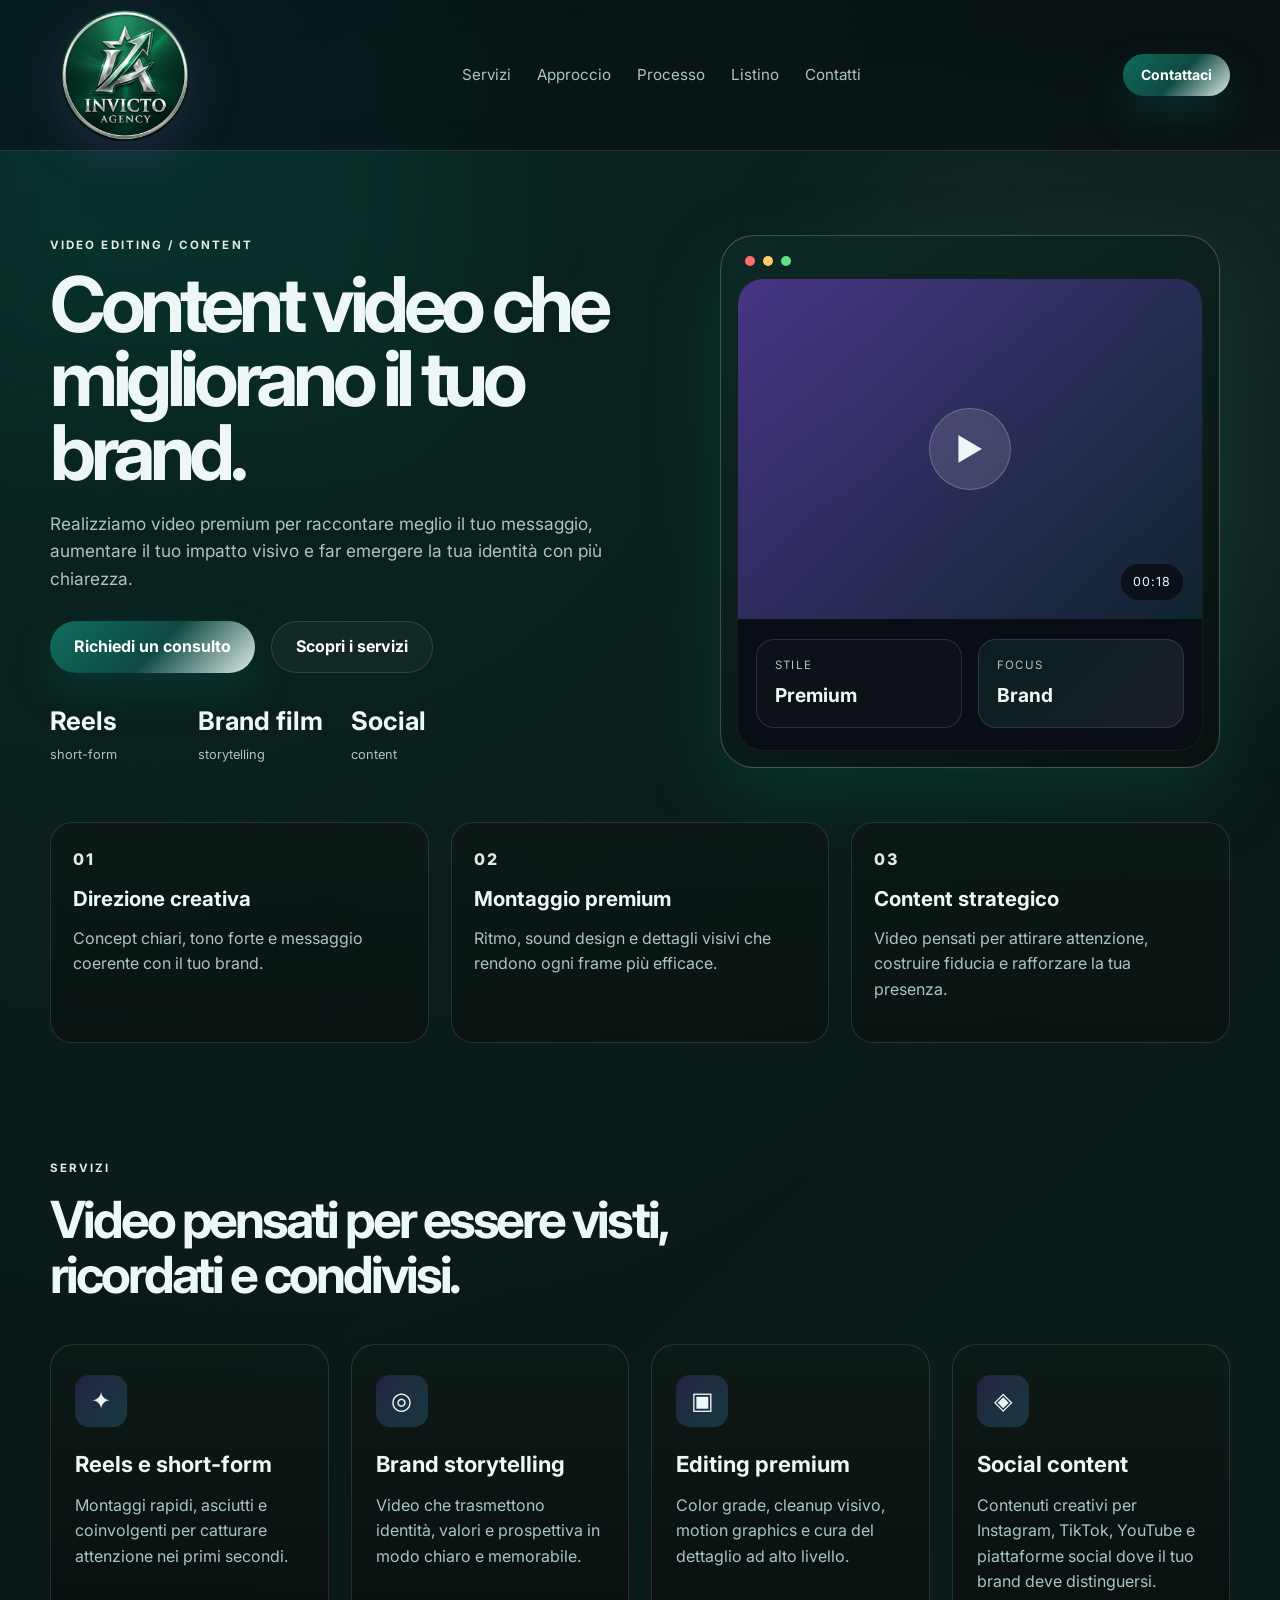
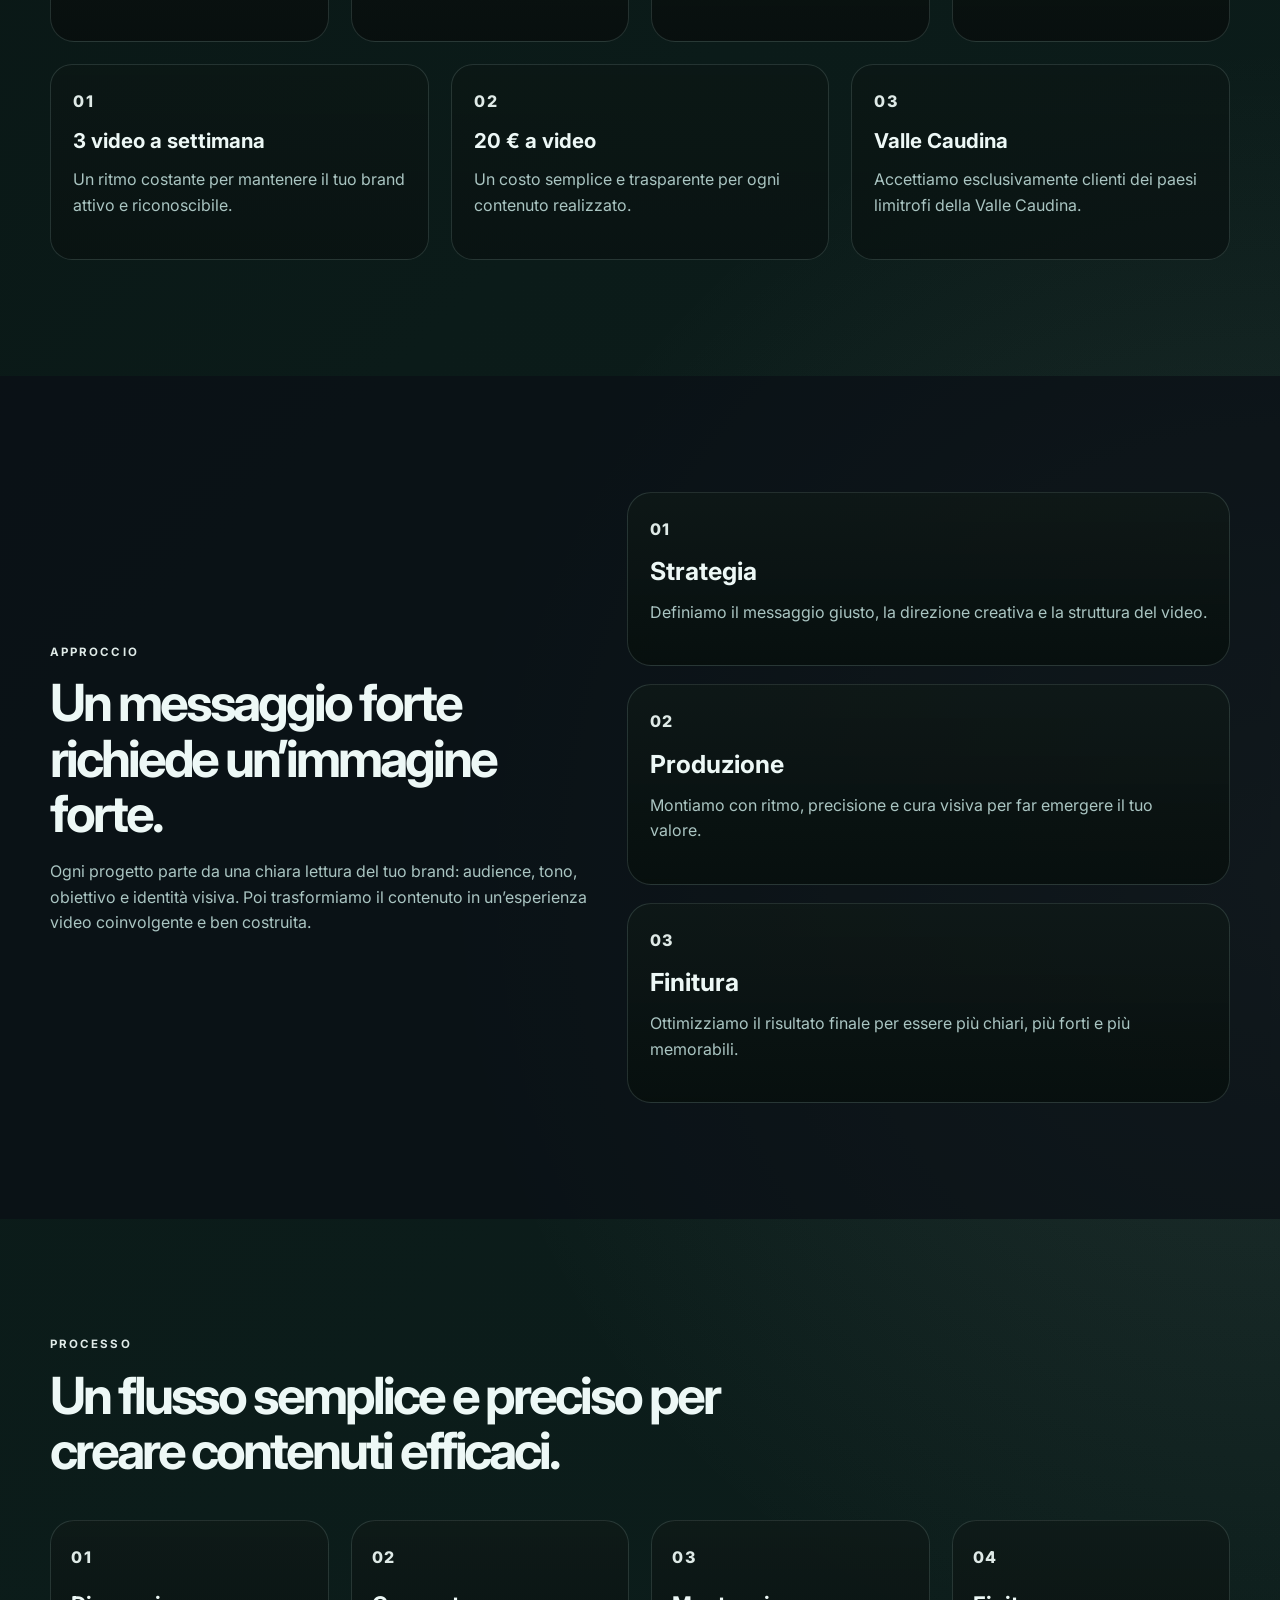
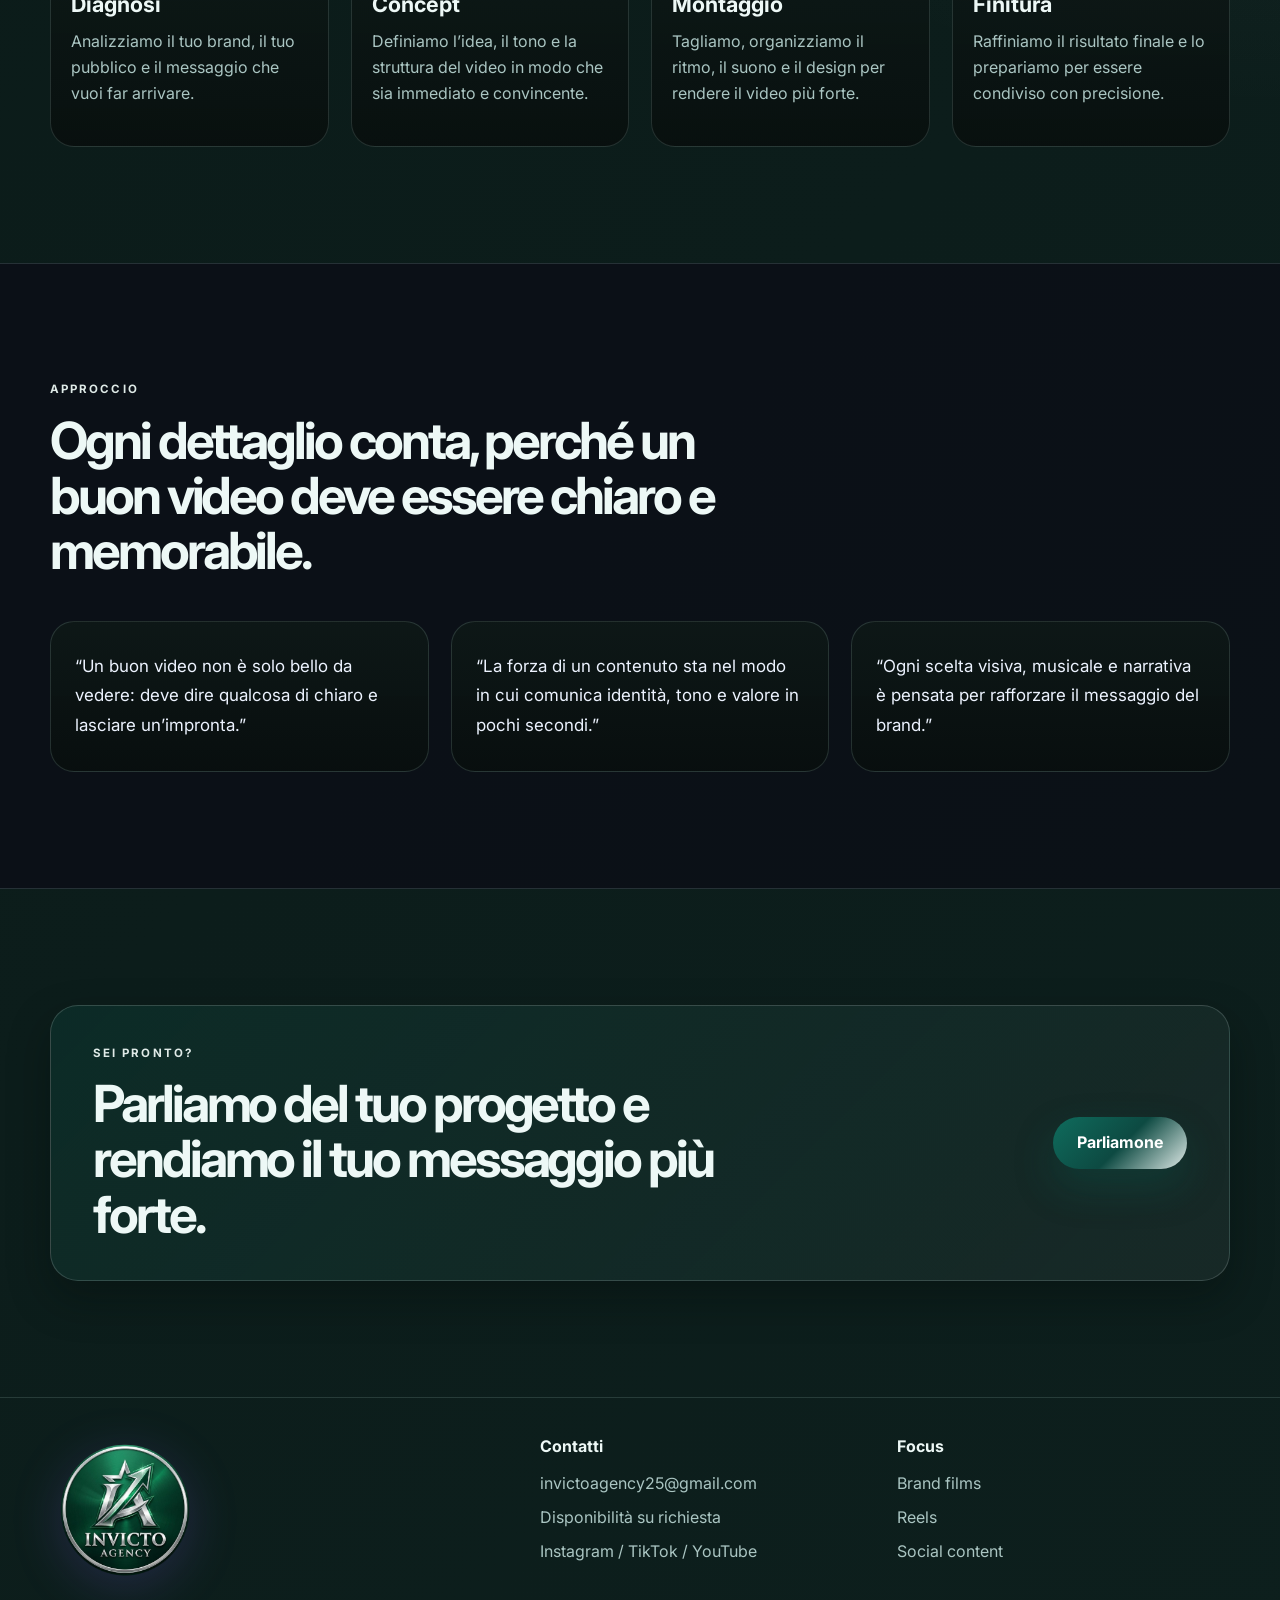
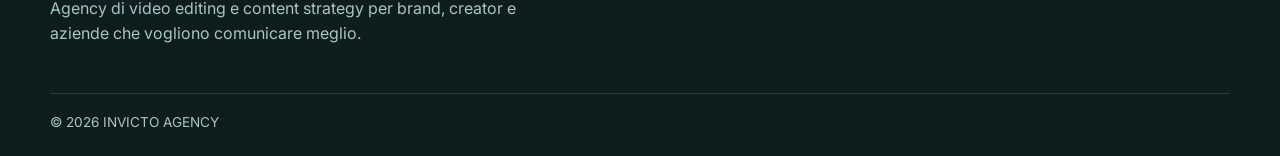
==== commit 643ef58f: "Add files via upload" ====
--- a/index.html
+++ b/index.html
@@ -33,6 +33,7 @@
           <a href="#servizi">Servizi</a>
           <a href="#approccio">Approccio</a>
           <a href="#processo">Processo</a>
+          <a href="listino.html">Listino</a>
           <a href="contatti.html">Contatti</a>
         </nav>
 
@@ -152,6 +153,26 @@
               <p>Contenuti creativi per Instagram, TikTok, YouTube e piattaforme social dove il tuo brand deve distinguersi.</p>
             </article>
           </div>
+
+          <div class="feature-strip service-availability reveal">
+            <div class="feature-grid">
+              <div class="feature-item">
+                <span class="feature-label">01</span>
+                <h3>3 video a settimana</h3>
+                <p>Un ritmo costante per mantenere il tuo brand attivo e riconoscibile.</p>
+              </div>
+              <div class="feature-item">
+                <span class="feature-label">02</span>
+                <h3>20 € a video</h3>
+                <p>Un costo semplice e trasparente per ogni contenuto realizzato.</p>
+              </div>
+              <div class="feature-item">
+                <span class="feature-label">03</span>
+                <h3>Valle Caudina</h3>
+                <p>Accettiamo esclusivamente clienti dei paesi limitrofi della Valle Caudina.</p>
+              </div>
+            </div>
+          </div>
         </div>
       </section>
 
